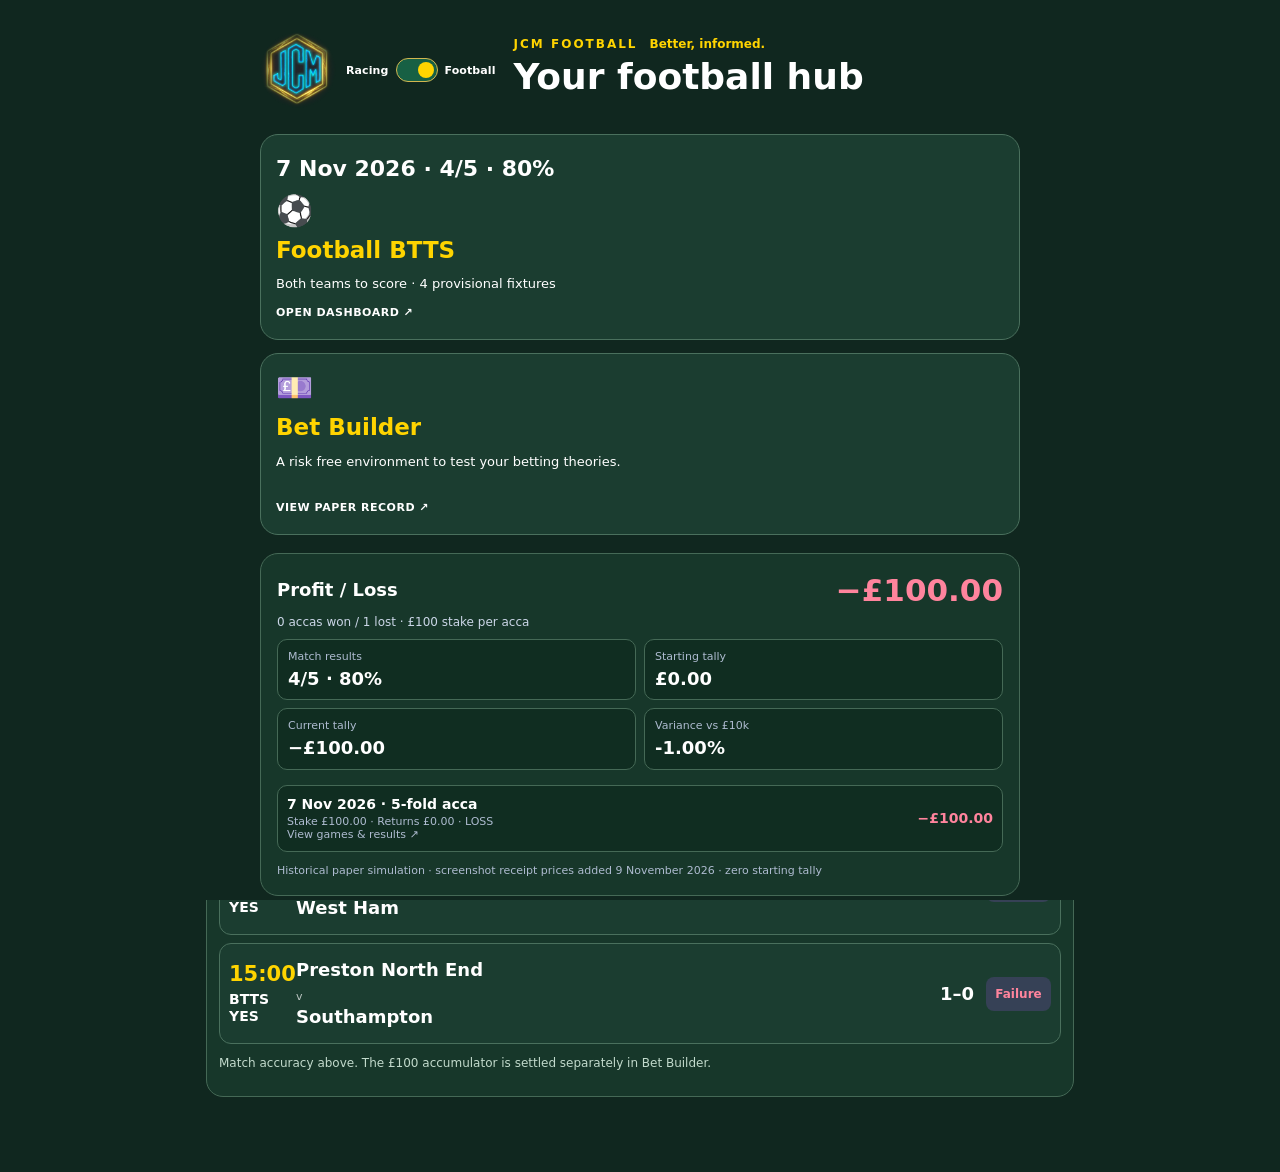
==== football.html @ 4504e92e "Move provisional fixtures into Football BTTS" ====
<!doctype html><html lang="en"><head><meta charset="utf-8"><meta name="viewport" content="width=device-width, initial-scale=1,viewport-fit=cover"><title>JCM | Football BTTS</title><meta name="jcm-app-version" content="2026-11-09-approved-three-lay-trial"><meta name="description" content="JCM Football — BTTS paper trial"><link rel="apple-touch-icon" sizes="180x180" href="./apple-touch-icon.png"><link rel="icon" type="image/png" sizes="192x192" href="./icon-192.png"><link rel="manifest" href="./football.webmanifest"><meta name="theme-color" content="#10271f"><meta name="apple-mobile-web-app-capable" content="yes"><meta name="apple-mobile-web-app-status-bar-style" content="default"><meta name="apple-mobile-web-app-title" content="JCM Football"><link rel="stylesheet" href="scripts/jcm-shell.css?v=20261109"><link rel="stylesheet" href="scripts/sport-switch.css?v=20261109-switch-fix">
<style>#jcm-official-panel .jcm-research-row.jcm-competition-watchlist{border-color:#edbd57}.jcm-competition-watchlist .jcm-confidence.low{background:#70521b;border-color:#edbd57}</style>
<style>
#jcm-field-test{max-width:900px;margin:18px auto;padding:0 16px}#jcm-field-test[hidden]{display:none!important}.jcm-ft-wrap{border:1px solid #77623a;background:#202b3e;border-radius:14px;padding:16px}.jcm-ft-wrap h2{margin:0 0 7px;color:#ffd700;font-size:18px}.jcm-ft-note{font-size:12px;line-height:1.6;color:#d4dce9}.jcm-ft-card{background:#182336;border:1px solid #42516b;border-radius:10px;margin:9px 0;padding:12px;display:flex;align-items:center;justify-content:space-between;gap:10px}.jcm-ft-name{font-weight:800}.jcm-ft-where{color:#d0d9e6;font-size:12px;margin-top:4px}.jcm-ft-rating{white-space:nowrap;color:#fff;background:#42506a;padding:7px;border-radius:7px;font-size:12px;font-weight:800}.jcm-ft-hub{border:1px solid #77623a!important}
</style>
<style>
.jcm-research-row{grid-template-columns:minmax(75px,23%) minmax(0,1fr) 73px;column-gap:9px}
.jcm-detail-rating{display:flex;margin:12px 0}.jcm-detail-rating .jcm-confidence{flex-basis:130px;min-height:66px;padding:8px}.jcm-detail-rating .jcm-confidence small{font-size:11px}.jcm-research-row.jcm-rating-high{border:2px solid #43bd84}.jcm-research-row.jcm-rating-medium{border:2px solid #edbd57}.jcm-research-row.jcm-rating-low{border:2px solid #ed7185}
@media(max-width:380px){.jcm-research-row{grid-template-columns:65px minmax(0,1fr) 61px;column-gap:5px}}
.jcm-horse-with-confidence{display:flex;align-items:center;justify-content:space-between;gap:7px;min-width:0}
.jcm-horse-with-confidence>.jcm-horse{min-width:0;flex:1 1 auto}
.jcm-confidence{display:flex;flex-direction:column;align-items:center;justify-content:center;flex:0 0 52px;min-height:46px;padding:5px 3px;border-radius:8px;border:1px solid transparent;line-height:1.2;text-align:center}
.jcm-confidence strong{font-size:15px}.jcm-confidence small{font-size:9px;font-weight:800;margin-top:3px}
.jcm-confidence.high{background:#135b43;border-color:#43bd84;color:#fff}
.jcm-confidence.medium{background:#70521b;border-color:#edbd57;color:#fff}
.jcm-confidence.low{background:#7b2633;border-color:#ed7185;color:#fff}
.jcm-confidence.unrated{background:#364156;border-color:#728099;color:#fff}
@media(max-width:380px){.jcm-horse-with-confidence{gap:4px}.jcm-confidence{flex-basis:44px}.jcm-confidence strong{font-size:13px}.jcm-confidence small{font-size:8px}}
</style>
<style>
#jcm-detail-overlay{z-index:100}
#jcm-rated-ratios{display:grid;gap:8px;width:100%}
.jcm-rated-line{display:grid;grid-template-columns:72px 1fr auto;gap:10px;align-items:center;width:100%;padding:9px;border-radius:9px;background:#121b2c}
.jcm-rated-line .high{color:#80e4b2}.jcm-rated-line .medium{color:#f5ce79}.jcm-rated-line .low{color:#ff9bad}
.jcm-rated-table{width:100%;border-collapse:collapse;font-size:14px}
.jcm-rated-table th,.jcm-rated-table td{padding:12px 5px;border-bottom:1px solid #52647b;text-align:left}
.jcm-rated-table th{font-size:12px}
</style>
<style>
.jcm-account-switch{display:flex;position:relative;background:#121626;border:1px solid #65748a;border-radius:24px;padding:4px;margin:16px 0;gap:4px}
.jcm-account-switch button{flex:1;position:relative;z-index:1;border:0;background:transparent;color:#fff;border-radius:20px;padding:12px 8px;font:inherit;font-weight:750;cursor:pointer;min-height:44px}
.jcm-account-switch::before{content:'';position:absolute;left:4px;top:4px;bottom:4px;width:calc(50% - 6px);background:#365774;border-radius:20px;transition:transform .18s}
.jcm-account-switch.manual::before{transform:translateX(calc(100% + 4px))}
.jcm-manual-row{border:1px solid #52647b;background:#182336;border-radius:12px;padding:14px;margin:12px 0}
.jcm-manual-row input[type=number]{width:100%;min-width:0;padding:10px;font-size:16px;margin:8px 0;color:#fff;background:#26324b;border:1px solid #65748a;border-radius:8px}
.jcm-manual-row input[type=checkbox]{width:22px;height:22px;vertical-align:middle;accent-color:#43bd84}
.jcm-manual-row button{padding:10px 14px;min-height:44px;border-radius:8px;background:#365774;color:#fff;border:1px solid #65748a;font:inherit}
.jcm-manual-row :disabled{opacity:.65}
</style>
<style>
.jcm-modal:has(.jcm-result-card){width:min(calc(100vw - 24px),680px)}
.jcm-result-card{border:1px solid #52647b;border-radius:16px;background:#1c293c;padding:22px 18px;clear:both}
.jcm-result-top{display:flex;gap:10px;align-items:center;flex-wrap:wrap}.jcm-result-course{flex:1;min-width:90px}.jcm-result-top .jcm-confidence{margin-left:auto;min-width:78px;padding:8px}.jcm-result-top .jcm-confidence small{font-size:11px;margin:2px 0}.jcm-result-top .jcm-confidence strong{font-size:21px}.jcm-result-time{border:1px solid #52647b;border-radius:12px;background:#26364b;padding:14px;font-size:23px;font-weight:850;color:#ffd700}
.jcm-result-top strong{font-size:20px}.jcm-result-card small{display:block;color:#d4dfef;font-size:13px;margin:6px 0}
.jcm-result-summary{display:flex;align-items:center;gap:12px;flex-wrap:wrap;margin:16px 0}.jcm-result-finish{font-size:18px}.jcm-result-outcome{display:inline-block;font-size:18px;font-weight:850;padding:12px 18px;border-radius:24px;margin:0}
.jcm-result-outcome.win{background:#14543b;color:#85efb8}.jcm-result-outcome.loss{background:#70263a;color:#ffb3c1}.jcm-result-outcome.pending{background:#364156;color:#fff}
.jcm-result-body{display:grid;gap:12px}.jcm-result-tile{border:1px solid #52647b;border-radius:12px;background:#142237;padding:16px}.jcm-result-tile h3{margin:0 0 12px;font-size:17px;color:#ffd700}.jcm-result-tile p{margin:8px 0;overflow-wrap:anywhere}.jcm-result-stat + .jcm-result-stat{margin-top:12px}.jcm-result-stat strong{display:block;font-size:19px;overflow-wrap:anywhere}.jcm-result-body h2{font-size:clamp(25px,7vw,34px);line-height:1.2;margin:12px 0}
.jcm-result-grid{display:grid;grid-template-columns:repeat(2,minmax(0,1fr));gap:22px 14px;border-top:1px solid #52647b;padding:18px 0;margin:20px 0}.jcm-result-grid strong{display:block;font-size:19px;overflow-wrap:anywhere}
.jcm-race-action{display:block;padding:14px;border:1px solid #65748a;border-radius:10px;font-weight:800}
.jcm-link-unavailable{font-size:13px;color:#c6d0de}
#jcm-official-panel .jcm-status.win{color:#85efb8}#jcm-official-panel .jcm-status.loss{color:#ff849d}
@media(max-width:380px){.jcm-result-card{padding:18px 12px}.jcm-result-grid strong{font-size:17px}}
</style><style>.football-acca-entry{width:100%;border:1px solid #3c6050;text-align:left;color:#fff;font:inherit;cursor:pointer;background:#10271f}.football-acca-entry:hover{border-color:#ffd400}.football-acca-entry:focus-visible{outline:3px solid #ffd400;outline-offset:3px}</style></head><body data-sport="football"><header><div class="head"><div class="brand"><div class="identity"><img alt="JCM logo" src="./jcm-logo.svg"><div class="jcm-tagline">Better, informed</div></div><select id="date" aria-label="Football date"><option value="2026-11-07">7 Nov 2026</option></select></div><div class="metrics"><div class="metric"><strong>—</strong><small>BTTS RESULTS</small></div><div class="metric"><strong>—</strong><small>SUCCESSES</small></div><div class="metric"><strong>—</strong><small>FAILURES</small></div><div class="metric"><strong>—</strong><small>PENDING</small></div></div></div></header><main></main><script src="scripts/football-acca.js?v=20261109-acca"></script><script src="scripts/football-ui.js?v=20261116-btts-fixtures"></script><script src="scripts/sport-switch.js?v=20261109"></script></body></html>
---- scripts/jcm-shell.css ----
:root{--bg:#121626;--panel:#1c2435;--gold:#ffd700;--teal:#00c2b9;--red:#dc143c;--muted:#a7b1c3}*{box-sizing:border-box}body{margin:0;background:var(--bg);color:#fff;font-family:system-ui,-apple-system,Segoe UI,sans-serif}header{position:sticky;top:0;z-index:3;background:#121626f5;backdrop-filter:blur(14px);border-bottom:1px solid #344057;box-shadow:0 8px 24px #0005}.head{max-width:900px;margin:auto;padding:calc(20px + env(safe-area-inset-top, 0px)) 16px 12px}@media(display-mode:standalone){header{padding-top:max(58px, env(safe-area-inset-top, 0px))}.head{padding-top:12px}}.brand{display:flex;align-items:center;gap:12px;justify-content:space-between}.identity{display:flex;align-items:center;gap:10px}.identity img{height:46px;width:46px;border-radius:10px;object-fit:cover;mix-blend-mode:screen;background:transparent}.brandname{font-weight:850;letter-spacing:1.5px;color:var(--gold)}.subtitle{font-size:10px;color:var(--muted);letter-spacing:1px}select{background:#253149;color:white;border:1px solid #516077;border-radius:9px;padding:10px 8px;font-weight:700;max-width:145px}.metrics{display:grid;grid-template-columns:repeat(4,1fr);gap:8px;margin-top:12px}.metric{background:#202a3d;border:1px solid #364157;border-radius:12px;padding:10px 5px;text-align:center}.metric strong{display:block;font-size:clamp(17px,4vw,26px);color:var(--gold)}.metric small{font-size:9px;color:var(--muted);letter-spacing:.5px}.metric:nth-child(2) strong{color:var(--teal)}.metric:nth-child(3) strong{color:#ff5978}.metric:nth-child(4) strong{color:white}main{max-width:900px;margin:auto;padding:20px 16px 60px}.day{display:flex;justify-content:space-between;align-items:center;background:linear-gradient(120deg,#22323c,#20273b);border:1px solid #43536a;border-radius:15px;padding:16px;margin-bottom:16px}.day .eyebrow{font-size:11px;color:var(--muted);letter-spacing:1px}.day strong{font-size:32px;color:var(--gold)}.day .detail{font-size:12px;color:var(--muted);text-align:right}.section{display:flex;justify-content:space-between;align-items:center;margin:18px 0 10px}.section h2{font-size:17px;margin:0}.section small{color:var(--muted)}.pick{display:grid;grid-template-columns:80px minmax(0,1fr) 76px 75px;gap:10px;align-items:center;background:var(--panel);border:1px solid #344158;border-radius:13px;padding:15px 13px;margin-bottom:9px}.when{font-weight:800;color:var(--gold);font-size:15px}.course{font-size:12px;color:var(--muted)}.horse{font-size:16px;font-weight:750;overflow-wrap:anywhere}.note{font-size:11px;color:var(--muted);margin-top:5px}.place{text-align:center;font-weight:800;font-size:15px}.place small{display:block;color:var(--muted);font-size:10px;font-weight:400}.tag{display:inline-block;text-align:center;border-radius:8px;font-size:12px;font-weight:900;padding:9px 6px}.win{color:#72f4dc;background:#075d52}.loss{color:#ffafbe;background:#6d1930}.nr{color:#ddd;background:#45495b}.foot{margin-top:22px;font-size:12px;color:var(--muted);line-height:1.55}.foot summary{cursor:pointer;color:#d4dfef}.foot a{color:#65e8df}.empty{background:var(--panel);border-radius:12px;padding:26px;text-align:center;color:var(--muted)}@media(max-width:530px){.pick{grid-template-columns:58px minmax(0,1fr) 53px 58px;gap:6px;padding:13px 8px}.horse{font-size:13px}.when{font-size:13px}.course,.note{font-size:10px}.place{font-size:12px}.tag{font-size:10px;padding:8px 3px}.identity img{width:40px;height:40px}.brandname{font-size:13px}.subtitle{font-size:8px}select{font-size:11px;max-width:125px}.metric small{font-size:8px}}

.market-summary{margin-top:8px;font-size:10px;color:#9baec5;display:flex;align-items:center;gap:5px}.market-dot{height:7px;width:7px;border-radius:50%;background:#78859b;display:inline-block}.odds-panel{margin-top:15px;background:#1c2435;border:1px solid #344158;border-radius:14px;padding:15px}.odds-panel summary{cursor:pointer;font-size:13px;font-weight:700;color:#f3d96a}.odds-panel p{color:#a7b1c3;font-size:12px;line-height:1.6}.odds-table{width:100%;border-collapse:collapse;font-size:12px}.odds-table th,.odds-table td{text-align:left;border-bottom:1px solid #344158;padding:9px 5px}.odds-table th{color:#a7b1c3}.data-note{font-size:11px;color:#a7b1c3;line-height:1.6}.pill{display:inline-block;background:#303e52;color:#d1d9e5;border-radius:7px;padding:4px 7px;font-size:10px;font-weight:800}.live-disclaimer{font-size:11px;color:#a7b1c3;margin:10px 0 0}

/* iPhone/mobile: keep date selector fully visible and easy to tap. */
@media(max-width:600px){
 html,body{max-width:100%;overflow-x:hidden}
 .head{padding:10px 12px}
 .brand{display:flex;flex-direction:column;align-items:stretch;gap:10px}
 .identity{min-width:0;max-width:100%;justify-content:flex-start}
 .identity>div{min-width:0}
 .brandname{overflow-wrap:anywhere}
 :is(#date,#jcm-watch-date){display:block;width:100%;max-width:none;min-width:0;min-height:48px;font-size:16px;padding:12px 14px;touch-action:manipulation}
 .metrics{grid-template-columns:repeat(2,minmax(0,1fr));gap:7px;margin-top:10px}
 .metric{min-width:0}
 main{padding:14px 12px 55px}
 .day{gap:10px;padding:12px;min-width:0}
 .day strong{font-size:26px}
 .pick{min-width:0}
}

/* Brand refresh: original JCM emblem and white Better, informed slogan. */
.identity{gap:16px}
.identity img{width:72px;height:72px;border-radius:17px;flex-shrink:0}
.jcm-tagline{font-size:clamp(19px,3.5vw,30px);font-weight:800;color:#fff;letter-spacing:-.025em;line-height:1.1}
@media(max-width:600px){.identity{gap:12px}.identity img{width:58px;height:58px;border-radius:13px}.jcm-tagline{font-size:clamp(19px,5.5vw,26px)}}

.watchlist{margin:16px 0;padding:15px;background:#192738;border:1px solid #52647b;border-radius:14px}.watchlist h2{margin:0 0 5px;font-size:17px;color:#ffd700}.watch-intro{font-size:12px;color:#c0cad8;line-height:1.55;margin:0 0 12px}.watch-card{background:#202e42;border:1px solid #43556e;border-radius:11px;padding:12px;margin:10px 0}.watch-head{display:flex;flex-wrap:wrap;align-items:center;justify-content:space-between;gap:8px}.watch-horse{font-size:16px;font-weight:800}.watch-risk{font-size:11px;font-weight:800;color:#ffe2a3;background:#665027;padding:6px 9px;border-radius:7px}.watch-detail{font-size:12px;color:#d0d8e3;line-height:1.55;margin-top:7px}.watch-source{font-size:11px;color:#65e8df}.watch-hidden{display:none}

.jcm-unified{max-width:900px;margin:0 auto 18px;padding:0 16px}.jcm-unified-card{background:#1c2435;border:1px solid #43536a;border-radius:14px;padding:15px}.jcm-unified h2{margin:0 0 7px;color:#ffd700;font-size:18px}.jcm-unified p{font-size:12px;color:#c3cede;line-height:1.6}.jcm-unified-status{font-size:11px;color:#76ddd7;font-weight:800}.jcm-unified-table{overflow-x:auto;max-width:100%}.jcm-unified table{border-collapse:collapse;width:100%;min-width:580px;font-size:12px}.jcm-unified th,.jcm-unified td{padding:9px;border-bottom:1px solid #344158;text-align:left}.jcm-unified th{color:#ffd700}.jcm-unified .missing{color:#c3cede}
/* Compact mobile header: logo and date on one line, safely below iPhone status bar. */
@media(max-width:600px){
 .brand{flex-direction:row;align-items:center;justify-content:space-between;gap:8px}
 .identity{flex:1 1 auto;min-width:0;gap:8px}
 .identity img{width:44px;height:44px;border-radius:10px;flex-shrink:0}
 .jcm-tagline{font-size:clamp(14px,3.7vw,20px);white-space:nowrap}
 :is(#date,#jcm-watch-date){display:block;flex:0 0 auto;width:120px;max-width:120px;min-width:0;min-height:40px;font-size:12px;padding:8px 5px}
 .head{padding:8px 12px}
}
@media(max-width:380px){.identity img{width:38px;height:38px}.jcm-tagline{font-size:13px}:is(#date,#jcm-watch-date){width:110px;max-width:110px}}
@media(display-mode:standalone){header{padding-top:max(48px, env(safe-area-inset-top, 0px))}}
/* Feather the JPEG tile into the exact header background; preserve neon emblem. */
.identity img{background-color:#121626;mix-blend-mode:normal;-webkit-mask-image:radial-gradient(ellipse closest-side at center,#000 65%,transparent 100%);mask-image:radial-gradient(ellipse closest-side at center,#000 65%,transparent 100%);border-radius:0}
/* High-contrast accuracy headings on both official and watchlist panels. */
.day .eyebrow,.watch-accuracy .eyebrow{color:#fff;font-weight:800;opacity:1}
/* Improve legibility of labels beneath the top performance figures. */
.metrics .metric small{color:#fff;opacity:1;font-weight:800;letter-spacing:.055em;text-shadow:0 1px 2px #0005}
/* Focused two-panel mobile dashboard. Legacy data stays available in side drawer. */
main>.day,main>.section,main>#picks,main>#jcm-watchlist,main>#market-monitor,main>.foot{display:none!important}
.jcm-panel{background:#1b2537;border:1px solid #3c4b64;border-radius:17px;padding:14px 12px;margin:0 0 15px}
.jcm-panel-heading{display:flex;align-items:center;justify-content:space-between;gap:8px;margin-bottom:12px}
.jcm-panel-heading h2{margin:0;font-size:19px;color:#fff}
.jcm-panel-heading .jcm-accuracy{font-weight:800;color:#ffd400;font-size:20px}
.jcm-row{width:100%;display:grid;grid-template-columns:70px minmax(0,1fr) 53px 60px;align-items:center;gap:7px;text-align:left;color:#fff;background:#222f45;border:1px solid #465672;border-radius:12px;padding:12px 8px;margin:8px 0;cursor:pointer;font:inherit}
.jcm-row:focus-visible,.jcm-logo-button:focus-visible{outline:2px solid #ffd400;outline-offset:2px}
.jcm-row .jcm-time{font-weight:800;color:#ffd400;font-size:15px}
.jcm-row .jcm-ground{font-size:11px;color:#c2ccdd;margin-top:3px}
.jcm-row .jcm-horse{font-weight:800;overflow-wrap:anywhere;font-size:14px}
.jcm-row .jcm-place{text-align:center;font-weight:800;font-size:14px}
.jcm-row .jcm-status{font-weight:800;text-align:center;font-size:11px;border-radius:8px;padding:8px 2px;background:#364156}
.jcm-row .jcm-status.win{color:#13d2c7}.jcm-row .jcm-status.loss{color:#ff668c}.jcm-row .jcm-status.nr{color:#fff}.jcm-row .jcm-status.pending{color:#fff}
.jcm-overlay{position:fixed;inset:0;z-index:50;background:#000a;display:none}
.jcm-overlay.open{display:block}
.jcm-modal{position:absolute;left:50%;top:50%;transform:translate(-50%,-50%);width:min(90vw,460px);max-height:80vh;overflow:auto;background:#202b40;border:1px solid #61728c;border-radius:18px;padding:22px;color:#fff;box-shadow:0 20px 60px #0009}
.jcm-modal h2{margin:0 0 12px}.jcm-modal p{line-height:1.55}.jcm-modal a{color:#72e4ed}
.jcm-drawer{position:absolute;top:0;bottom:0;left:0;width:min(85vw,360px);overflow:auto;background:#1b2537;padding:calc(22px + env(safe-area-inset-top,0px)) 20px 30px;box-shadow:10px 0 40px #0008}
.jcm-close{float:right;background:#34445c;color:white;border:1px solid #65748a;border-radius:9px;font-size:22px;padding:5px 12px;cursor:pointer}
.jcm-logo-button{background:none;border:0;padding:0;cursor:pointer;display:flex;align-items:center}
.jcm-drawer details{margin:16px 0}.jcm-drawer summary{cursor:pointer}
@media(max-width:380px){.jcm-row{grid-template-columns:58px minmax(0,1fr) 42px 52px;gap:4px}.jcm-row .jcm-horse{font-size:12px}}
/* Portrait race rows: time and white course on separate lines, no collisions. */
.jcm-row>span:first-child{display:flex;flex-direction:column;align-items:flex-start;min-width:0;gap:5px}
.jcm-row .jcm-time{display:block;line-height:1.1}
.jcm-row .jcm-ground{display:block;color:#fff;font-size:11px;font-weight:700;line-height:1.2;margin:0;overflow-wrap:anywhere}
.jcm-row{grid-template-columns:minmax(75px,21%) minmax(0,1fr) 43px 70px;column-gap:7px}
.jcm-row .jcm-horse{min-width:0}
@media(max-width:380px){.jcm-row{grid-template-columns:minmax(65px,22%) minmax(0,1fr) 37px 61px;column-gap:4px}.jcm-row .jcm-ground{font-size:10px}}
/* Keep technical data in the drawer rather than the main racing dashboard. */
.jcm-drawer #jcm-unified{display:block;max-width:100%;margin:16px 0}
.jcm-drawer .jcm-unified-card{padding:12px;max-width:100%;overflow-x:auto}
.jcm-drawer #jcm-feed-status{margin:12px 0!important;padding:0!important}
/* Accessibility polish: higher contrast and comfortably readable selection rows. */
.jcm-panel-heading h2{color:#ffd400;font-size:clamp(20px,4.5vw,25px);font-weight:850}
.jcm-panel-heading .jcm-accuracy{font-size:clamp(22px,5vw,28px)}
.jcm-row{grid-template-columns:minmax(80px,23%) minmax(0,1fr) 43px 73px;column-gap:7px;padding:14px 9px;min-height:76px}
.jcm-row .jcm-time{font-size:clamp(17px,4.2vw,21px)}
.jcm-row .jcm-ground{font-size:clamp(12px,3.1vw,14px);color:#fff;font-weight:750}
.jcm-row .jcm-horse{font-size:clamp(15px,3.8vw,19px);line-height:1.25;color:#fff}
.jcm-row .jcm-place{font-size:clamp(15px,3.8vw,18px);color:#fff}
.jcm-row .jcm-status{font-size:12px;line-height:1.2;padding:10px 2px}
.metrics .metric small{color:#fff;font-size:clamp(9px,2.3vw,12px);line-height:1.3}
:is(#date,#jcm-watch-date){color:#fff;font-weight:800}
@media(max-width:380px){.jcm-row{grid-template-columns:66px minmax(0,1fr) 36px 59px;column-gap:4px;padding:12px 6px}.jcm-row .jcm-horse{font-size:14px}.jcm-row .jcm-status{font-size:10px}.jcm-row .jcm-ground{font-size:11px}}
/* Slightly larger tappable JCM emblem without disturbing date selector. */
@media(max-width:600px){.identity img{width:54px;height:54px;flex-shrink:0}.identity{gap:9px}.jcm-logo-button{flex-shrink:0}}
@media(max-width:380px){.identity img{width:46px;height:46px}.identity{gap:6px}}
/* Tappable official totals and compact category result list. */
.metrics .metric[data-jcm-category]{cursor:pointer;touch-action:manipulation}
.metrics .metric[data-jcm-category]:focus-visible{outline:3px solid #ffd400;outline-offset:3px}
.jcm-category-list{display:flex;flex-direction:column;gap:9px;margin-top:16px}
.jcm-category-row{display:grid;grid-template-columns:82px minmax(0,1fr);gap:12px;align-items:center;background:#28364d;border:1px solid #4d5f7a;border-radius:12px;padding:12px;color:#fff}
.jcm-category-row .jcm-time{color:#ffd400;font-weight:800;font-size:18px}
.jcm-category-row .jcm-ground{color:#fff;font-weight:700;font-size:13px;margin-top:4px}
.jcm-category-row .jcm-horse{font-weight:800;font-size:17px;overflow-wrap:anywhere}
/* Centred compact date label while retaining native iPhone picker affordance. */
:is(#date,#jcm-watch-date){text-align:center;text-align-last:center;appearance:none;-webkit-appearance:none;padding:9px 22px 9px 8px!important;background-image:url("data:image/svg+xml,%3Csvg xmlns='http://www.w3.org/2000/svg' width='16' height='16' viewBox='0 0 24 24' fill='none' stroke='%23ffffff' stroke-width='2.5' stroke-linecap='round' stroke-linejoin='round'%3E%3Cpath d='m7 10 5 5 5-5'/%3E%3C/svg%3E");background-repeat:no-repeat;background-position:right 6px center;background-size:15px}
:is(#date,#jcm-watch-date) option{text-align:center}

/* JCM Hub: landing screen; existing racing dashboard remains intact underneath. */
#jcm-hub{position:fixed;inset:0;z-index:90;overflow-y:auto;background:#121626;color:#fff;padding:max(48px,env(safe-area-inset-top,0px)) 18px max(30px,env(safe-area-inset-bottom,0px));display:none}
#jcm-hub.active{display:block}
.jcm-hub-inner{max-width:760px;margin:auto}
.jcm-hub-top{display:flex;align-items:center;gap:15px;margin:8px 0 26px}
.jcm-hub-mark{width:76px;height:76px;object-fit:cover;-webkit-mask-image:radial-gradient(ellipse closest-side at center,#000 65%,transparent 100%);mask-image:radial-gradient(ellipse closest-side at center,#000 65%,transparent 100%)}
.jcm-hub-eyebrow{color:#ffd400;font-size:12px;font-weight:900;letter-spacing:2px;display:flex;flex-wrap:wrap;align-items:baseline;gap:4px 12px}.jcm-hub-tagline{color:#ffd400;font-size:12px;font-weight:800;letter-spacing:0}
.jcm-hub-title{color:#fff;font-size:clamp(26px,6vw,36px);line-height:1.12;margin:6px 0}
.jcm-hub-sub{color:#e1e7f2;font-size:15px;line-height:1.5;margin:0 0 24px}
.jcm-hub-grid{display:grid;grid-template-columns:minmax(0,1fr);gap:13px}
.jcm-hub-tile{display:flex;flex-direction:column;align-items:flex-start;gap:11px;text-align:left;min-height:182px;border-radius:18px;border:1px solid #455572;background:#202c41;color:#fff;padding:19px 15px;cursor:pointer;font:inherit}
.jcm-hub-tile:focus-visible,.jcm-home-link:focus-visible{outline:3px solid #ffd400;outline-offset:3px}
.jcm-hub-tile strong{font-size:clamp(17px,4.5vw,23px);line-height:1.2;color:#ffd400}
.jcm-hub-tile span{font-size:13px;line-height:1.4;color:#fff}
.jcm-hub-tile .jcm-hub-icon{font-size:30px;line-height:1}
.jcm-hub-tile .jcm-hub-state{font-size:11px;font-weight:850;letter-spacing:.5px;color:#fff;margin-top:auto}
.jcm-hub-foot{color:#cbd6e7;font-size:12px;margin-top:23px;text-align:center}
.jcm-profit-card{margin-top:18px;border:1px solid #455572;background:#182336;border-radius:18px;padding:18px 16px;color:#fff}
.jcm-profit-total,.jcm-profit-week-head{display:flex;align-items:center;justify-content:space-between;gap:12px}
.jcm-profit-total span{font-size:18px;font-weight:850;color:#fff}.jcm-profit-total strong{font-size:clamp(23px,6vw,31px);color:#fff}
.jcm-profit-record{margin:7px 0 10px;color:#cbd6e7;font-size:12px}
.jcm-profit-daily-stats{display:grid;grid-template-columns:repeat(2,minmax(0,1fr));gap:8px;margin:0 0 15px}
.jcm-profit-daily-stat{min-width:0;border:1px solid #35445d;background:#111b2b;border-radius:10px;padding:10px}
.jcm-profit-daily-stat span{display:block;color:#aebbd0;font-size:11px;line-height:1.25;margin-bottom:4px}
.jcm-profit-daily-stat strong{display:block;color:#fff;font-size:18px;line-height:1.2}
.jcm-profit-equation{grid-column:1/-1;color:#aebbd0;font-size:11px;padding:0 2px}
.jcm-profit-weeks{border-top:1px solid #455572}.jcm-profit-week{border-bottom:1px solid #35445d}
.jcm-profit-week-head{width:100%;padding:13px 0;border:0;background:transparent;color:#fff;font:inherit;text-align:left;cursor:pointer}
.jcm-profit-week-head span:first-child{font-size:15px}.jcm-profit-week-head strong{font-size:17px}.jcm-profit-week-head .jcm-week-chevron{font-size:16px;color:#aebbd0;transition:transform .18s ease}
.jcm-profit-week-head[aria-expanded="true"] .jcm-week-chevron{transform:rotate(180deg)}
.jcm-profit-week-detail{padding:0 0 10px}.jcm-profit-week-detail[hidden]{display:none}
.jcm-profit-entry{display:grid;grid-template-columns:minmax(0,1fr) auto;gap:3px 12px;padding:10px 9px;margin:0 0 7px;border-radius:10px;background:#111b2b}
.jcm-profit-entry strong{font-size:14px;color:#fff}.jcm-profit-entry>span{grid-column:2;grid-row:1/3;align-self:center;font-size:14px;font-weight:850}
.jcm-profit-entry small{color:#aebbd0;font-size:11px}.jcm-profit-card .positive{color:#43bd84}.jcm-profit-card .negative{color:#ff849d}
.jcm-profit-card>small{display:block;margin-top:12px;color:#aebbd0;font-size:11px}
.jcm-home-link{border:1px solid #ffd400;background:#26324b;color:#ffd400;border-radius:10px;padding:8px 11px;font-size:13px;font-weight:850;cursor:pointer;margin-left:auto}
@media(max-width:360px){.jcm-hub-grid{gap:9px}.jcm-hub-tile{min-height:174px;padding:14px 11px}}

/* Small outlined home icon alongside the date selector. */
header .head{position:relative}
.jcm-home-link{position:absolute;top:0;right:0;margin:0!important;width:38px;height:38px;padding:0!important;display:inline-flex!important;align-items:center;justify-content:center;border:1px solid #ffd400;border-radius:10px;background:transparent;color:#ffd400;z-index:2}
header .head:has(.jcm-home-link) :is(#date,#jcm-watch-date){margin-right:44px}
@media(max-width:420px){.jcm-home-link{width:34px;height:34px}header .head:has(.jcm-home-link) :is(#date,#jcm-watch-date){margin-right:39px}}

/* Keep home square exactly level with the date selector, regardless of header height. */
header .head .jcm-home-link{top:auto;bottom:auto;right:auto;position:relative;flex:0 0 auto;width:40px;height:40px;min-width:40px;aspect-ratio:1;align-self:center;margin:0!important}
header .head:has(.jcm-home-link) :is(#date,#jcm-watch-date){margin-right:0!important}
header .head{display:flex;align-items:center}
header .head :is(#date,#jcm-watch-date){margin-left:auto}
@media(max-width:420px){header .head .jcm-home-link{width:36px;height:36px;min-width:36px}}

/* 2026-10-09: keep the entire accuracy strip below the brand/date/home row. */
header .head{display:block!important}
header .head>.brand{display:flex;align-items:center;min-width:0;width:100%;gap:8px}
header .head>.metrics{display:grid!important;position:static!important;width:100%;max-width:100%;clear:both;grid-template-columns:repeat(4,minmax(0,1fr));gap:8px;margin-top:12px}
header .head>.metrics>.metric{position:static!important;min-width:0;width:auto;overflow:hidden;padding:10px 4px}
header .head>.metrics>.metric strong{font-size:clamp(16px,4vw,25px);line-height:1.2}
header .head>.metrics>.metric small{display:block;white-space:normal;overflow-wrap:break-word;word-break:normal;font-size:clamp(8px,2vw,11px);line-height:1.25;margin-top:4px}
header .head>.jcm-home-link{position:absolute;right:12px;top:10px}
header .head:has(.jcm-home-link) .brand{padding-right:45px}
@media(max-width:600px){header .head>.metrics{grid-template-columns:repeat(2,minmax(0,1fr));gap:8px}header .head>.metrics>.metric{min-height:68px}header .head>.jcm-home-link{right:12px;top:10px}header .head:has(.jcm-home-link) .brand{padding-right:44px}header .head :is(#date,#jcm-watch-date){margin-left:auto;flex:0 0 120px;max-width:120px}}
@media(max-width:380px){header .head :is(#date,#jcm-watch-date){flex-basis:104px;max-width:104px}.jcm-tagline{font-size:13px}}

/* Dashboard-only mobile usability: no settlement or accuracy logic changes. */
@media(max-width:600px){
  .jcm-modal{width:calc(100vw - 24px);max-height:calc(100dvh - 32px);padding:18px;overscroll-behavior:contain}
  .jcm-drawer{max-width:calc(100vw - 24px);overscroll-behavior:contain}
  :is(#date,#jcm-watch-date){min-height:44px;font-size:16px}
  .jcm-row{overflow-wrap:anywhere}
  .jcm-row .jcm-status{font-weight:800}
  .watchlist,.day{overflow-wrap:anywhere}
}
@media(max-width:380px){.jcm-modal{padding:14px}.watchlist{padding:12px}}
@media(prefers-reduced-motion:reduce){html:focus-within{scroll-behavior:auto!important}*,*::before,*::after{animation-duration:.01ms!important;transition-duration:.01ms!important}}
:where(button,select,a,[role="button"]):focus-visible{outline:3px solid #ffd700;outline-offset:3px}
/* Reachable mobile header and scrollable dialogs. */
header{backdrop-filter:none}
header .head{padding-top:calc(44px + env(safe-area-inset-top,0px))}
#jcm-hub{padding-top:calc(72px + env(safe-area-inset-top,0px))}
.jcm-modal{position:absolute;top:calc(24px + env(safe-area-inset-top,0px));transform:translateX(-50%);max-height:calc(100dvh - 48px - env(safe-area-inset-top,0px) - env(safe-area-inset-bottom,0px));scroll-padding-top:64px}
.jcm-modal>.jcm-close{position:sticky;top:0;z-index:5;min-width:44px;min-height:44px;background:#34445c;box-shadow:0 2px 8px #0006}
.jcm-daily-rate{font-size:22px!important;font-weight:850;color:#fff!important}
/* One safe-area allowance and one aligned navigation row. */
header{padding-top:0!important}
header .head{padding-top:calc(16px + env(safe-area-inset-top,0px))}
#jcm-hub{padding-top:calc(24px + env(safe-area-inset-top,0px))}
header .head>.brand{display:grid;grid-template-columns:minmax(0,1fr) auto auto;align-items:center;gap:8px;padding-right:0!important}
header .head .jcm-home-link{position:relative;top:auto;right:auto;bottom:auto;align-self:center;margin:0!important}
header .head :is(#date,#jcm-watch-date){margin:0;flex:none}
@media(max-width:600px){header .head :is(#date,#jcm-watch-date){width:108px;max-width:108px;font-size:14px}.identity img{width:44px;height:44px}.jcm-tagline{font-size:14px;white-space:normal}.identity{gap:7px}}
@media(max-width:380px){header .head :is(#date,#jcm-watch-date){width:104px;max-width:104px}.jcm-tagline{font-size:13px}.identity img{width:40px;height:40px}}



body:not([data-racing-view="watch-list"]) :is(#jcm-watch-date,#jcm-watch-metrics){display:none!important}
body[data-racing-view="watch-list"] #jcm-watch-date{display:block}
body[data-racing-view="watch-list"] #jcm-watch-metrics{display:grid}
body[data-racing-view="watch-list"] #date,
body[data-racing-view="watch-list"] .metrics:not(#jcm-watch-metrics),
body[data-racing-view="watch-list"] main>*:not(#jcm-official-panel){display:none!important}

.jcm-profit-card summary.jcm-profit-total{cursor:pointer;list-style:none}
.jcm-profit-card summary.jcm-profit-total::-webkit-details-marker{display:none}
.jcm-profit-card summary.jcm-profit-total strong::after{content:' ⌄';color:#fff;font-size:.65em}
.jcm-profit-card details[open]>summary.jcm-profit-total strong::after{content:' ⌃'}

.jcm-profit-card summary.jcm-profit-total strong{flex-shrink:0;white-space:nowrap}
---- scripts/sport-switch.css ----
.jcm-sport-switch{display:inline-flex;position:relative;align-items:center;gap:7px;flex-shrink:0;cursor:pointer;padding:9px 3px;color:#fff;min-height:44px;white-space:nowrap}
.jcm-sport-switch input{position:absolute;opacity:0;width:100%;height:100%;inset:0;margin:0;cursor:pointer}
.jcm-sport-label{font-size:11px!important;font-weight:800;letter-spacing:.1px}
.jcm-sport-track{width:42px;height:24px;border:1px solid #d2b64f;border-radius:20px;background:#263b68;display:block;padding:3px;box-sizing:border-box}
.jcm-sport-track>span{display:block;width:16px;height:16px;border-radius:50%;background:#ffd400;transition:transform .18s ease}
.jcm-sport-switch input:checked~.jcm-sport-track{background:#176044}
.jcm-sport-switch input:checked~.jcm-sport-track>span{transform:translateX(18px)}
.jcm-sport-switch:has(input:focus-visible){outline:3px solid #ffd400;outline-offset:3px;border-radius:8px}
.jcm-hub-top{flex-wrap:wrap}.jcm-hub-top>.jcm-sport-switch{margin-left:-8px}.jcm-hub-top>div{min-width:0;flex:1 1 220px}
header .head>.brand{flex-wrap:wrap!important;padding-right:0!important;gap:9px}
header .identity{flex:1 1 auto;gap:9px}header .identity .jcm-tagline{font-size:14px}
header .head :is(#date,#jcm-watch-date){margin-left:auto;flex:0 0 120px}
@media(max-width:600px){
 header .head>.brand{display:grid!important;grid-template-columns:minmax(0,1fr) 40px}
 header .identity{grid-column:1;min-width:0}header .identity .jcm-tagline{display:none}
 header .head .jcm-home-link{grid-row:1;grid-column:2;position:static!important}
 header .head :is(#date,#jcm-watch-date){grid-column:1/-1;grid-row:2;width:100%;max-width:100%;min-width:0;min-height:44px;margin:0!important}
 .jcm-hub-top>.jcm-sport-switch{margin-left:0}.jcm-hub-top>div{flex-basis:100%}
}
body[data-sport="football"]{--bg:#10271f;--panel:#19382c;--muted:#b1cfc0;background:#10271f}
body[data-sport="football"] header,body[data-sport="football"] #jcm-hub{background:#10271f}
body[data-sport="football"] .identity img{background-color:#10271f}
body[data-sport="football"] .jcm-panel,body[data-sport="football"] .jcm-drawer,body[data-sport="football"] .jcm-profit-card{background:#17372a;border-color:#456956}
body[data-sport="football"] .jcm-row,body[data-sport="football"] .jcm-hub-tile,body[data-sport="football"] .metric,body[data-sport="football"] .jcm-result-tile,body[data-sport="football"] .jcm-modal,body[data-sport="football"] .jcm-category-row{background:#1b3d30;border-color:#4a705d}
body[data-sport="football"] select,body[data-sport="football"] .jcm-close,body[data-sport="football"] .jcm-home-link{background-color:#254e3b;border-color:#62856e}
body[data-sport="football"] .jcm-profit-entry,body[data-sport="football"] .jcm-profit-daily-stat{background:#102d21;border-color:#456956}
.football-row{grid-template-columns:60px minmax(0,1fr) 44px 65px!important}
.football-row .jcm-place{font-size:18px;white-space:nowrap}
.football-row .jcm-horse{font-size:clamp(14px,3.6vw,18px)}
.football-trial-note{color:#c2dacc;font-size:12px;line-height:1.5;margin:10px 0}
.football-table{width:100%;border-collapse:collapse;font-size:12px}.football-table td,.football-table th{padding:10px 5px;border-bottom:1px solid #456956;text-align:left;overflow-wrap:anywhere}
.football-summary-score{font-size:clamp(24px,7vw,34px);font-weight:850;color:#ffd400}
.football-team{display:block;line-height:1.35}.football-v{font-size:11px;opacity:.7;font-weight:400}
@media(max-width:360px){.jcm-sport-switch{gap:5px}.jcm-sport-label{font-size:10px!important}.football-row{grid-template-columns:47px minmax(0,1fr) 35px 55px!important;gap:4px}.football-row .jcm-status{font-size:10px}.football-row .jcm-horse{font-size:13px}}

.football-acca-leg{display:flex;align-items:center;gap:8px}.football-acca-leg input{accent-color:#43bd84;min-width:18px;min-height:18px}.football-acca-leg small{display:block;color:#b1cfc0;margin-top:4px}.football-positive{color:#6ef0b1}.football-negative{color:#ff8da3}

/* Keep the navigation switch independent of Bet Builder checkbox styling. */
.jcm-sport-switch input[type=checkbox]{appearance:none!important;-webkit-appearance:none!important;position:absolute!important;inset:0!important;display:block!important;width:100%!important;height:100%!important;min-width:0!important;margin:0!important;padding:0!important;border:0!important;background:transparent!important;opacity:0!important;cursor:pointer!important}
.jcm-sport-switch input[type=checkbox]::after{content:none!important;display:none!important}
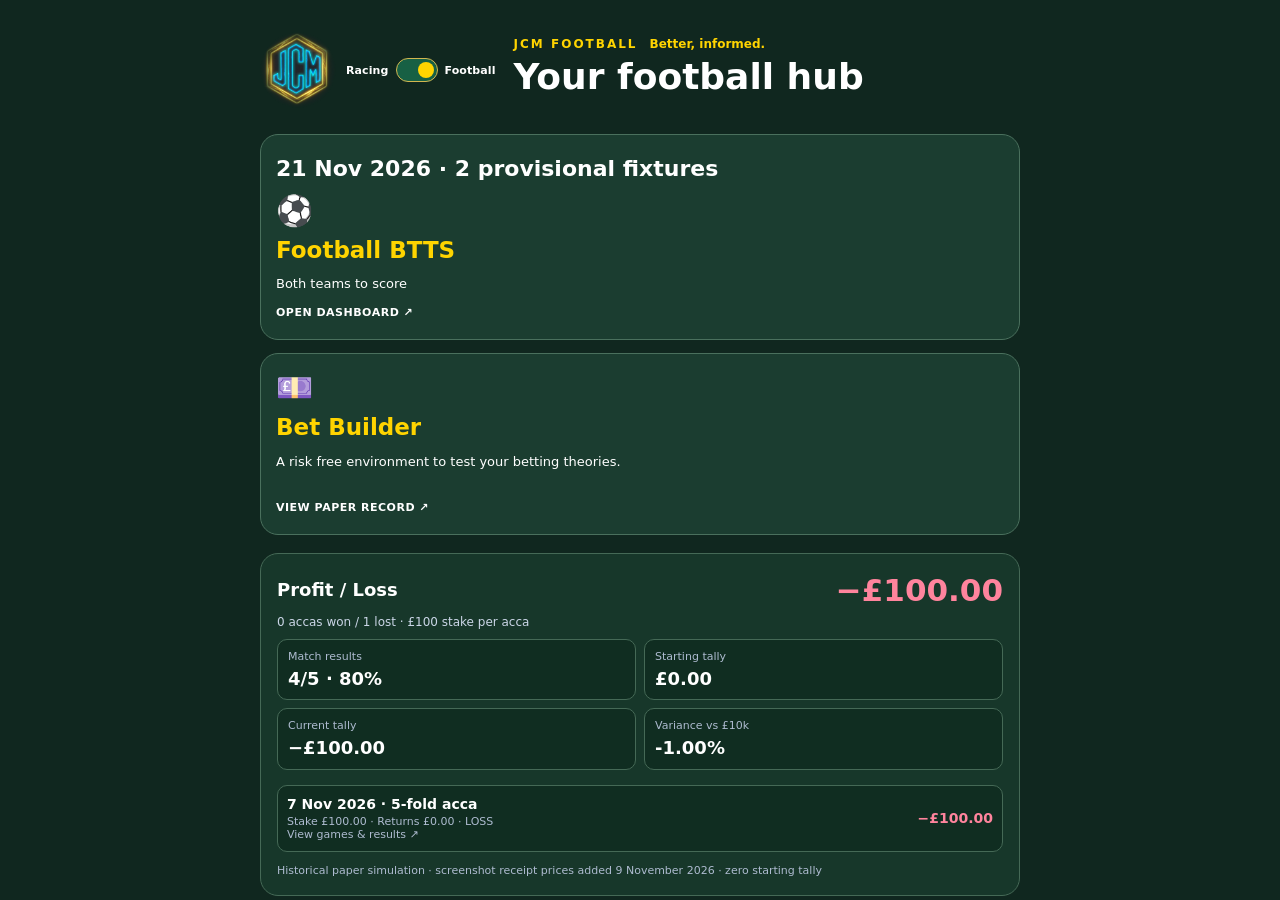
==== commit b3265d0e: "Group football BTTS fixtures by actual match date" ====
--- a/football.html
+++ b/football.html
@@ -50,4 +50,4 @@
 .jcm-link-unavailable{font-size:13px;color:#c6d0de}
 #jcm-official-panel .jcm-status.win{color:#85efb8}#jcm-official-panel .jcm-status.loss{color:#ff849d}
 @media(max-width:380px){.jcm-result-card{padding:18px 12px}.jcm-result-grid strong{font-size:17px}}
-</style><style>.football-acca-entry{width:100%;border:1px solid #3c6050;text-align:left;color:#fff;font:inherit;cursor:pointer;background:#10271f}.football-acca-entry:hover{border-color:#ffd400}.football-acca-entry:focus-visible{outline:3px solid #ffd400;outline-offset:3px}</style></head><body data-sport="football"><header><div class="head"><div class="brand"><div class="identity"><img alt="JCM logo" src="./jcm-logo.svg"><div class="jcm-tagline">Better, informed</div></div><select id="date" aria-label="Football date"><option value="2026-11-07">7 Nov 2026</option></select></div><div class="metrics"><div class="metric"><strong>—</strong><small>BTTS RESULTS</small></div><div class="metric"><strong>—</strong><small>SUCCESSES</small></div><div class="metric"><strong>—</strong><small>FAILURES</small></div><div class="metric"><strong>—</strong><small>PENDING</small></div></div></div></header><main></main><script src="scripts/football-acca.js?v=20261109-acca"></script><script src="scripts/football-ui.js?v=20261116-btts-fixtures"></script><script src="scripts/sport-switch.js?v=20261109"></script></body></html>
+</style><style>.football-acca-entry{width:100%;border:1px solid #3c6050;text-align:left;color:#fff;font:inherit;cursor:pointer;background:#10271f}.football-acca-entry:hover{border-color:#ffd400}.football-acca-entry:focus-visible{outline:3px solid #ffd400;outline-offset:3px}</style></head><body data-sport="football"><header><div class="head"><div class="brand"><div class="identity"><img alt="JCM logo" src="./jcm-logo.svg"><div class="jcm-tagline">Better, informed</div></div><select id="date" aria-label="Football date"><option value="2026-11-07">7 Nov 2026</option></select></div><div class="metrics"><div class="metric"><strong>—</strong><small>BTTS RESULTS</small></div><div class="metric"><strong>—</strong><small>SUCCESSES</small></div><div class="metric"><strong>—</strong><small>FAILURES</small></div><div class="metric"><strong>—</strong><small>PENDING</small></div></div></div></header><main></main><script src="scripts/football-acca.js?v=20261109-acca"></script><script src="scripts/football-ui.js?v=20261116-match-dates"></script><script src="scripts/sport-switch.js?v=20261109"></script></body></html>
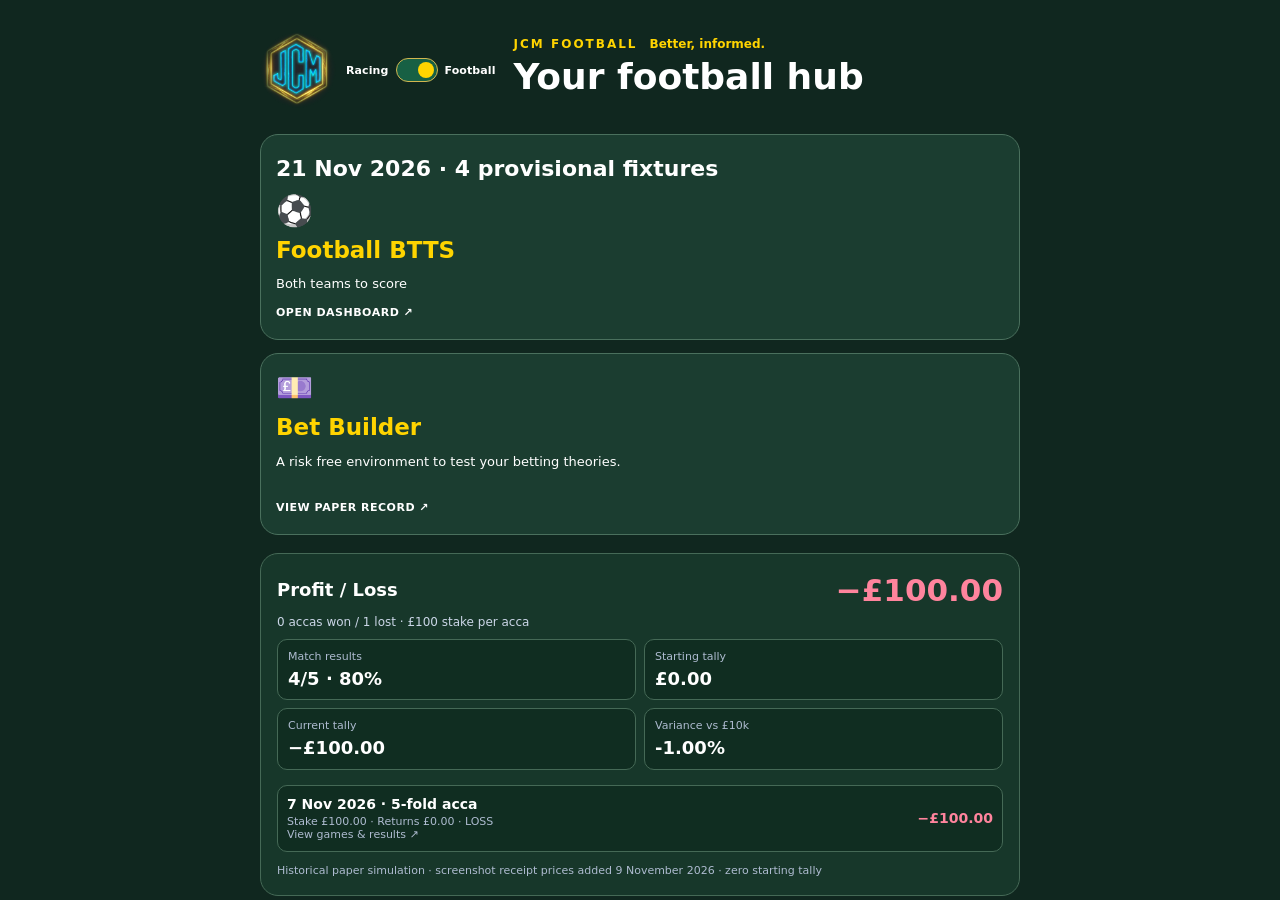
==== commit 54efdc49: "Group weekend matches into one £100 paper accumulator" ====
--- a/football.html
+++ b/football.html
@@ -50,4 +50,4 @@
 .jcm-link-unavailable{font-size:13px;color:#c6d0de}
 #jcm-official-panel .jcm-status.win{color:#85efb8}#jcm-official-panel .jcm-status.loss{color:#ff849d}
 @media(max-width:380px){.jcm-result-card{padding:18px 12px}.jcm-result-grid strong{font-size:17px}}
-</style><style>.football-acca-entry{width:100%;border:1px solid #3c6050;text-align:left;color:#fff;font:inherit;cursor:pointer;background:#10271f}.football-acca-entry:hover{border-color:#ffd400}.football-acca-entry:focus-visible{outline:3px solid #ffd400;outline-offset:3px}</style></head><body data-sport="football"><header><div class="head"><div class="brand"><div class="identity"><img alt="JCM logo" src="./jcm-logo.svg"><div class="jcm-tagline">Better, informed</div></div><select id="date" aria-label="Football date"><option value="2026-11-07">7 Nov 2026</option></select></div><div class="metrics"><div class="metric"><strong>—</strong><small>BTTS RESULTS</small></div><div class="metric"><strong>—</strong><small>SUCCESSES</small></div><div class="metric"><strong>—</strong><small>FAILURES</small></div><div class="metric"><strong>—</strong><small>PENDING</small></div></div></div></header><main></main><script src="scripts/football-acca.js?v=20261109-acca"></script><script src="scripts/football-ui.js?v=20261116-match-dates"></script><script src="scripts/sport-switch.js?v=20261109"></script></body></html>
+</style><style>.football-acca-entry{width:100%;border:1px solid #3c6050;text-align:left;color:#fff;font:inherit;cursor:pointer;background:#10271f}.football-acca-entry:hover{border-color:#ffd400}.football-acca-entry:focus-visible{outline:3px solid #ffd400;outline-offset:3px}</style></head><body data-sport="football"><header><div class="head"><div class="brand"><div class="identity"><img alt="JCM logo" src="./jcm-logo.svg"><div class="jcm-tagline">Better, informed</div></div><select id="date" aria-label="Football date"><option value="2026-11-07">7 Nov 2026</option></select></div><div class="metrics"><div class="metric"><strong>—</strong><small>BTTS RESULTS</small></div><div class="metric"><strong>—</strong><small>SUCCESSES</small></div><div class="metric"><strong>—</strong><small>FAILURES</small></div><div class="metric"><strong>—</strong><small>PENDING</small></div></div></div></header><main></main><script src="scripts/football-acca.js?v=20261109-acca"></script><script src="scripts/football-ui.js?v=20261116-weekend-acca"></script><script src="scripts/sport-switch.js?v=20261109"></script></body></html>
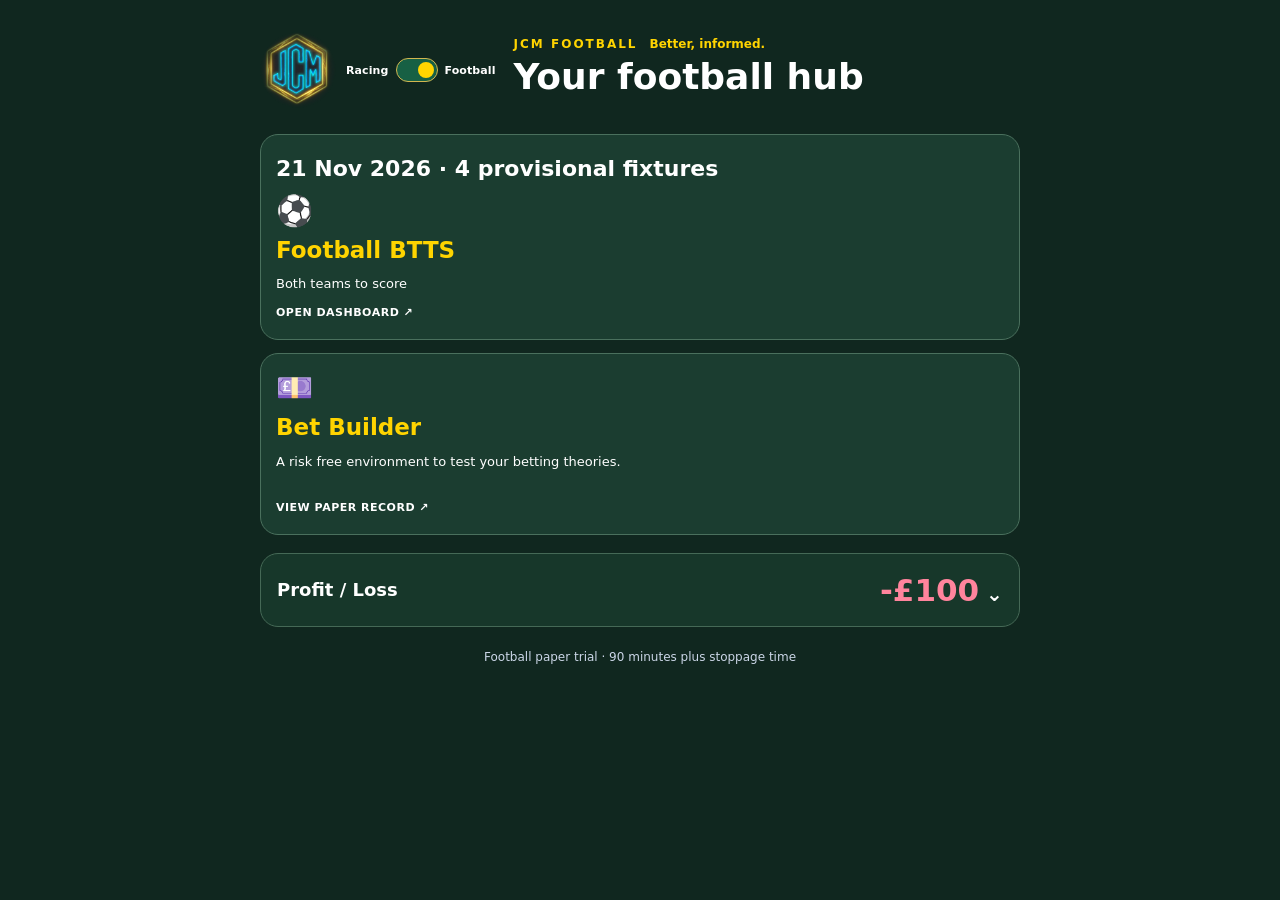
==== commit c2ea3faa: "Use racing-style weekly disclosures for football profit" ====
--- a/football.html
+++ b/football.html
@@ -50,4 +50,4 @@
 .jcm-link-unavailable{font-size:13px;color:#c6d0de}
 #jcm-official-panel .jcm-status.win{color:#85efb8}#jcm-official-panel .jcm-status.loss{color:#ff849d}
 @media(max-width:380px){.jcm-result-card{padding:18px 12px}.jcm-result-grid strong{font-size:17px}}
-</style><style>.football-acca-entry{width:100%;border:1px solid #3c6050;text-align:left;color:#fff;font:inherit;cursor:pointer;background:#10271f}.football-acca-entry:hover{border-color:#ffd400}.football-acca-entry:focus-visible{outline:3px solid #ffd400;outline-offset:3px}</style></head><body data-sport="football"><header><div class="head"><div class="brand"><div class="identity"><img alt="JCM logo" src="./jcm-logo.svg"><div class="jcm-tagline">Better, informed</div></div><select id="date" aria-label="Football date"><option value="2026-11-07">7 Nov 2026</option></select></div><div class="metrics"><div class="metric"><strong>—</strong><small>BTTS RESULTS</small></div><div class="metric"><strong>—</strong><small>SUCCESSES</small></div><div class="metric"><strong>—</strong><small>FAILURES</small></div><div class="metric"><strong>—</strong><small>PENDING</small></div></div></div></header><main></main><script src="scripts/football-acca.js?v=20261109-acca"></script><script src="scripts/football-ui.js?v=20261116-weekend-acca"></script><script src="scripts/sport-switch.js?v=20261109"></script></body></html>
+</style><style>.football-acca-entry{width:100%;border:1px solid #3c6050;text-align:left;color:#fff;font:inherit;cursor:pointer;background:#10271f}.football-acca-entry:hover{border-color:#ffd400}.football-acca-entry:focus-visible{outline:3px solid #ffd400;outline-offset:3px}</style></head><body data-sport="football"><header><div class="head"><div class="brand"><div class="identity"><img alt="JCM logo" src="./jcm-logo.svg"><div class="jcm-tagline">Better, informed</div></div><select id="date" aria-label="Football date"><option value="2026-11-07">7 Nov 2026</option></select></div><div class="metrics"><div class="metric"><strong>—</strong><small>BTTS RESULTS</small></div><div class="metric"><strong>—</strong><small>SUCCESSES</small></div><div class="metric"><strong>—</strong><small>FAILURES</small></div><div class="metric"><strong>—</strong><small>PENDING</small></div></div></div></header><main></main><script src="scripts/football-acca.js?v=20261109-acca"></script><script src="scripts/football-ui.js?v=20261116-weekly-profit"></script><script src="scripts/sport-switch.js?v=20261109"></script></body></html>
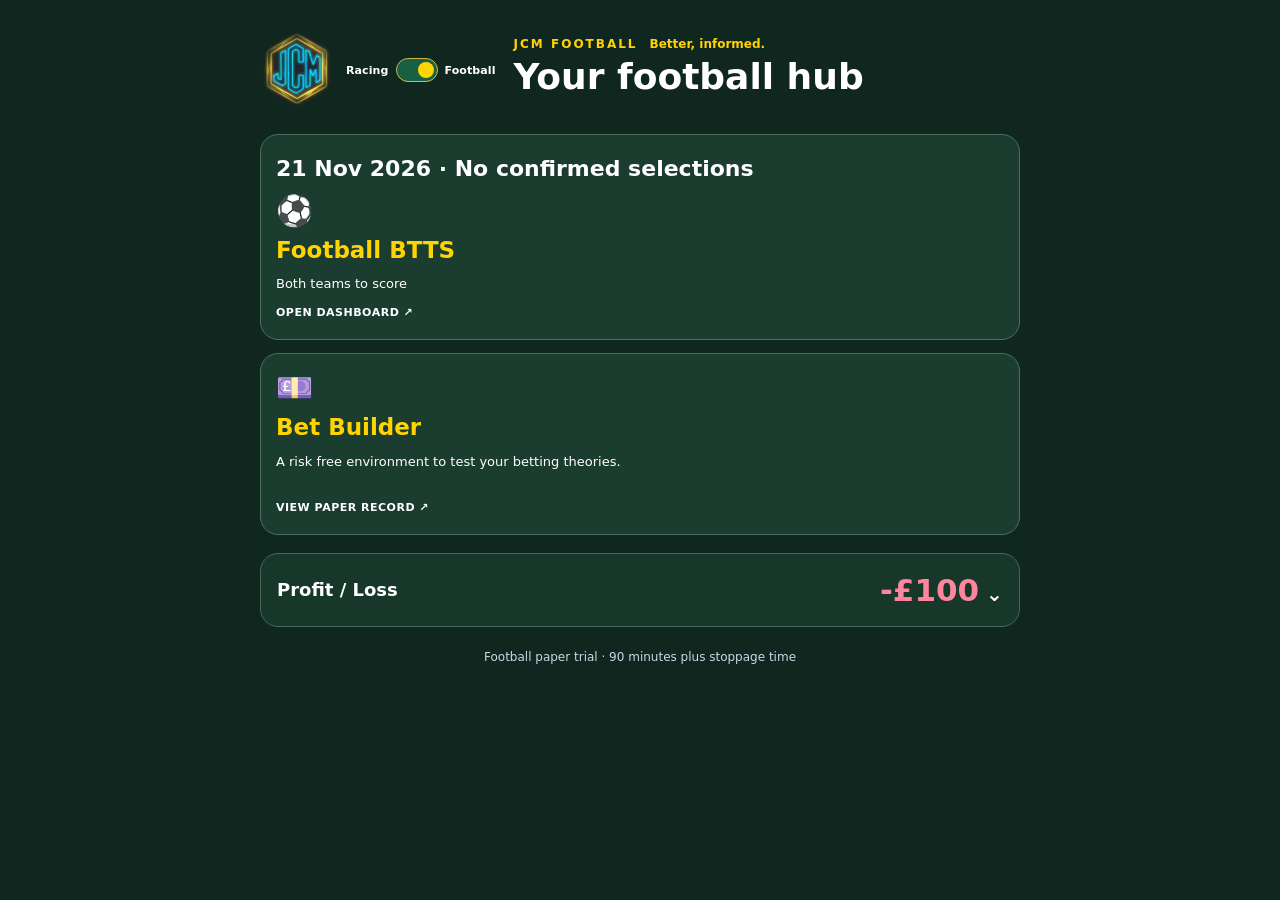
==== commit 80f150ce: "Show football review pending and preserve withdrawn proposal" ====
--- a/football.html
+++ b/football.html
@@ -50,4 +50,4 @@
 .jcm-link-unavailable{font-size:13px;color:#c6d0de}
 #jcm-official-panel .jcm-status.win{color:#85efb8}#jcm-official-panel .jcm-status.loss{color:#ff849d}
 @media(max-width:380px){.jcm-result-card{padding:18px 12px}.jcm-result-grid strong{font-size:17px}}
-</style><style>.football-acca-entry{width:100%;border:1px solid #3c6050;text-align:left;color:#fff;font:inherit;cursor:pointer;background:#10271f}.football-acca-entry:hover{border-color:#ffd400}.football-acca-entry:focus-visible{outline:3px solid #ffd400;outline-offset:3px}</style></head><body data-sport="football"><header><div class="head"><div class="brand"><div class="identity"><img alt="JCM logo" src="./jcm-logo.svg"><div class="jcm-tagline">Better, informed</div></div><select id="date" aria-label="Football date"><option value="2026-11-07">7 Nov 2026</option></select></div><div class="metrics"><div class="metric"><strong>—</strong><small>BTTS RESULTS</small></div><div class="metric"><strong>—</strong><small>SUCCESSES</small></div><div class="metric"><strong>—</strong><small>FAILURES</small></div><div class="metric"><strong>—</strong><small>PENDING</small></div></div></div></header><main></main><script src="scripts/football-acca.js?v=20261109-acca"></script><script src="scripts/football-ui.js?v=20261116-weekly-profit"></script><script src="scripts/sport-switch.js?v=20261109"></script></body></html>
+</style><style>.football-acca-entry{width:100%;border:1px solid #3c6050;text-align:left;color:#fff;font:inherit;cursor:pointer;background:#10271f}.football-acca-entry:hover{border-color:#ffd400}.football-acca-entry:focus-visible{outline:3px solid #ffd400;outline-offset:3px}</style></head><body data-sport="football"><header><div class="head"><div class="brand"><div class="identity"><img alt="JCM logo" src="./jcm-logo.svg"><div class="jcm-tagline">Better, informed</div></div><select id="date" aria-label="Football date"><option value="2026-11-07">7 Nov 2026</option></select></div><div class="metrics"><div class="metric"><strong>—</strong><small>BTTS RESULTS</small></div><div class="metric"><strong>—</strong><small>SUCCESSES</small></div><div class="metric"><strong>—</strong><small>FAILURES</small></div><div class="metric"><strong>—</strong><small>PENDING</small></div></div></div></header><main></main><script src="scripts/football-acca.js?v=20261109-acca"></script><script src="scripts/football-ui.js?v=20261120-evening-review"></script><script src="scripts/sport-switch.js?v=20261109"></script></body></html>
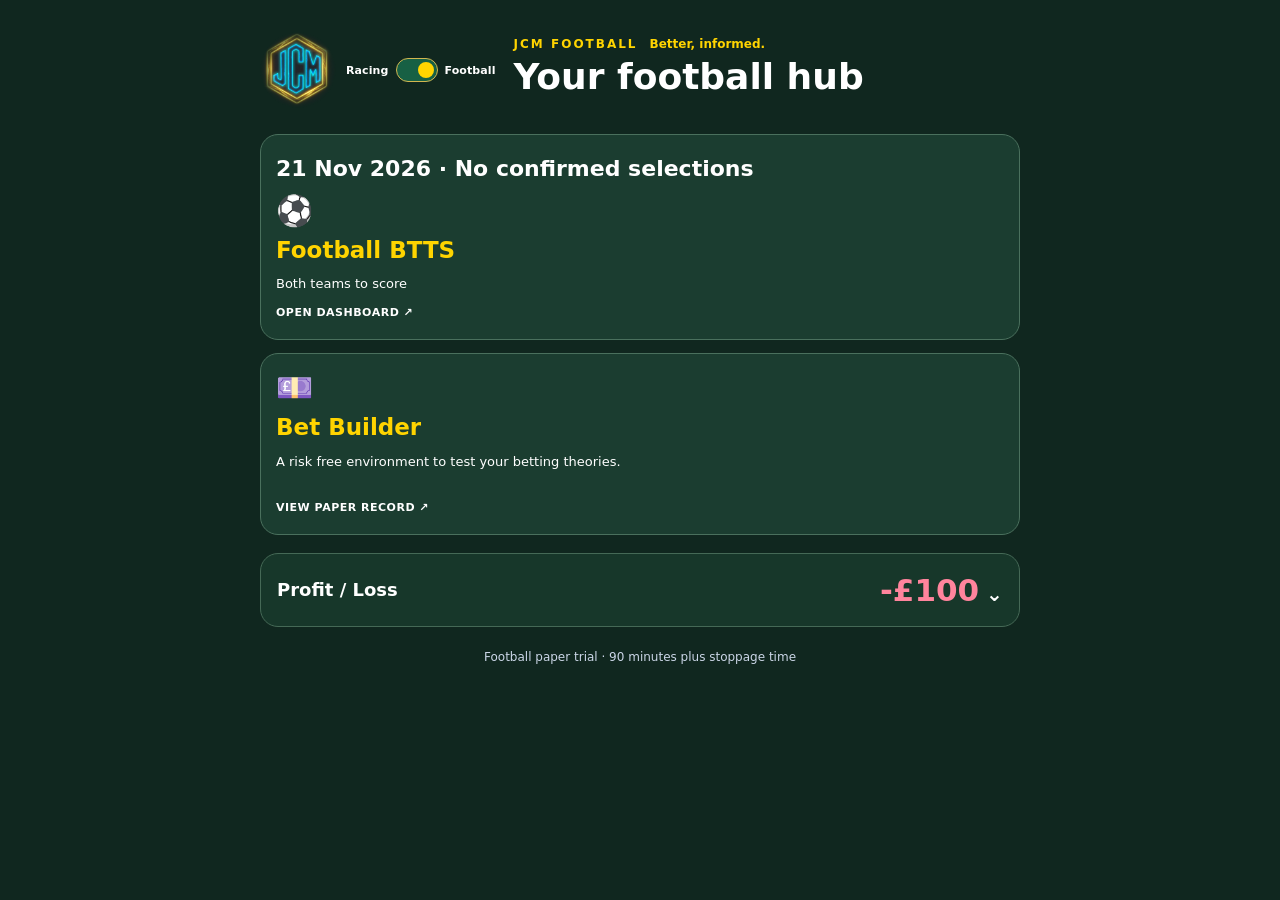
==== commit 2a9807f8: "Record pre-kickoff discretionary pass after confirmed lineups" ====
--- a/football.html
+++ b/football.html
@@ -50,4 +50,4 @@
 .jcm-link-unavailable{font-size:13px;color:#c6d0de}
 #jcm-official-panel .jcm-status.win{color:#85efb8}#jcm-official-panel .jcm-status.loss{color:#ff849d}
 @media(max-width:380px){.jcm-result-card{padding:18px 12px}.jcm-result-grid strong{font-size:17px}}
-</style><style>.football-acca-entry{width:100%;border:1px solid #3c6050;text-align:left;color:#fff;font:inherit;cursor:pointer;background:#10271f}.football-acca-entry:hover{border-color:#ffd400}.football-acca-entry:focus-visible{outline:3px solid #ffd400;outline-offset:3px}</style></head><body data-sport="football"><header><div class="head"><div class="brand"><div class="identity"><img alt="JCM logo" src="./jcm-logo.svg"><div class="jcm-tagline">Better, informed</div></div><select id="date" aria-label="Football date"><option value="2026-11-07">7 Nov 2026</option></select></div><div class="metrics"><div class="metric"><strong>—</strong><small>BTTS RESULTS</small></div><div class="metric"><strong>—</strong><small>SUCCESSES</small></div><div class="metric"><strong>—</strong><small>FAILURES</small></div><div class="metric"><strong>—</strong><small>PENDING</small></div></div></div></header><main></main><script src="scripts/football-acca.js?v=20261109-acca"></script><script src="scripts/football-ui.js?v=20261120-evening-review"></script><script src="scripts/sport-switch.js?v=20261109"></script></body></html>
+</style><style>.football-acca-entry{width:100%;border:1px solid #3c6050;text-align:left;color:#fff;font:inherit;cursor:pointer;background:#10271f}.football-acca-entry:hover{border-color:#ffd400}.football-acca-entry:focus-visible{outline:3px solid #ffd400;outline-offset:3px}</style></head><body data-sport="football"><header><div class="head"><div class="brand"><div class="identity"><img alt="JCM logo" src="./jcm-logo.svg"><div class="jcm-tagline">Better, informed</div></div><select id="date" aria-label="Football date"><option value="2026-11-07">7 Nov 2026</option></select></div><div class="metrics"><div class="metric"><strong>—</strong><small>BTTS RESULTS</small></div><div class="metric"><strong>—</strong><small>SUCCESSES</small></div><div class="metric"><strong>—</strong><small>FAILURES</small></div><div class="metric"><strong>—</strong><small>PENDING</small></div></div></div></header><main></main><script src="scripts/football-acca.js?v=20261109-acca"></script><script src="scripts/football-ui.js?v=20261121-prematch-review"></script><script src="scripts/sport-switch.js?v=20261109"></script></body></html>
